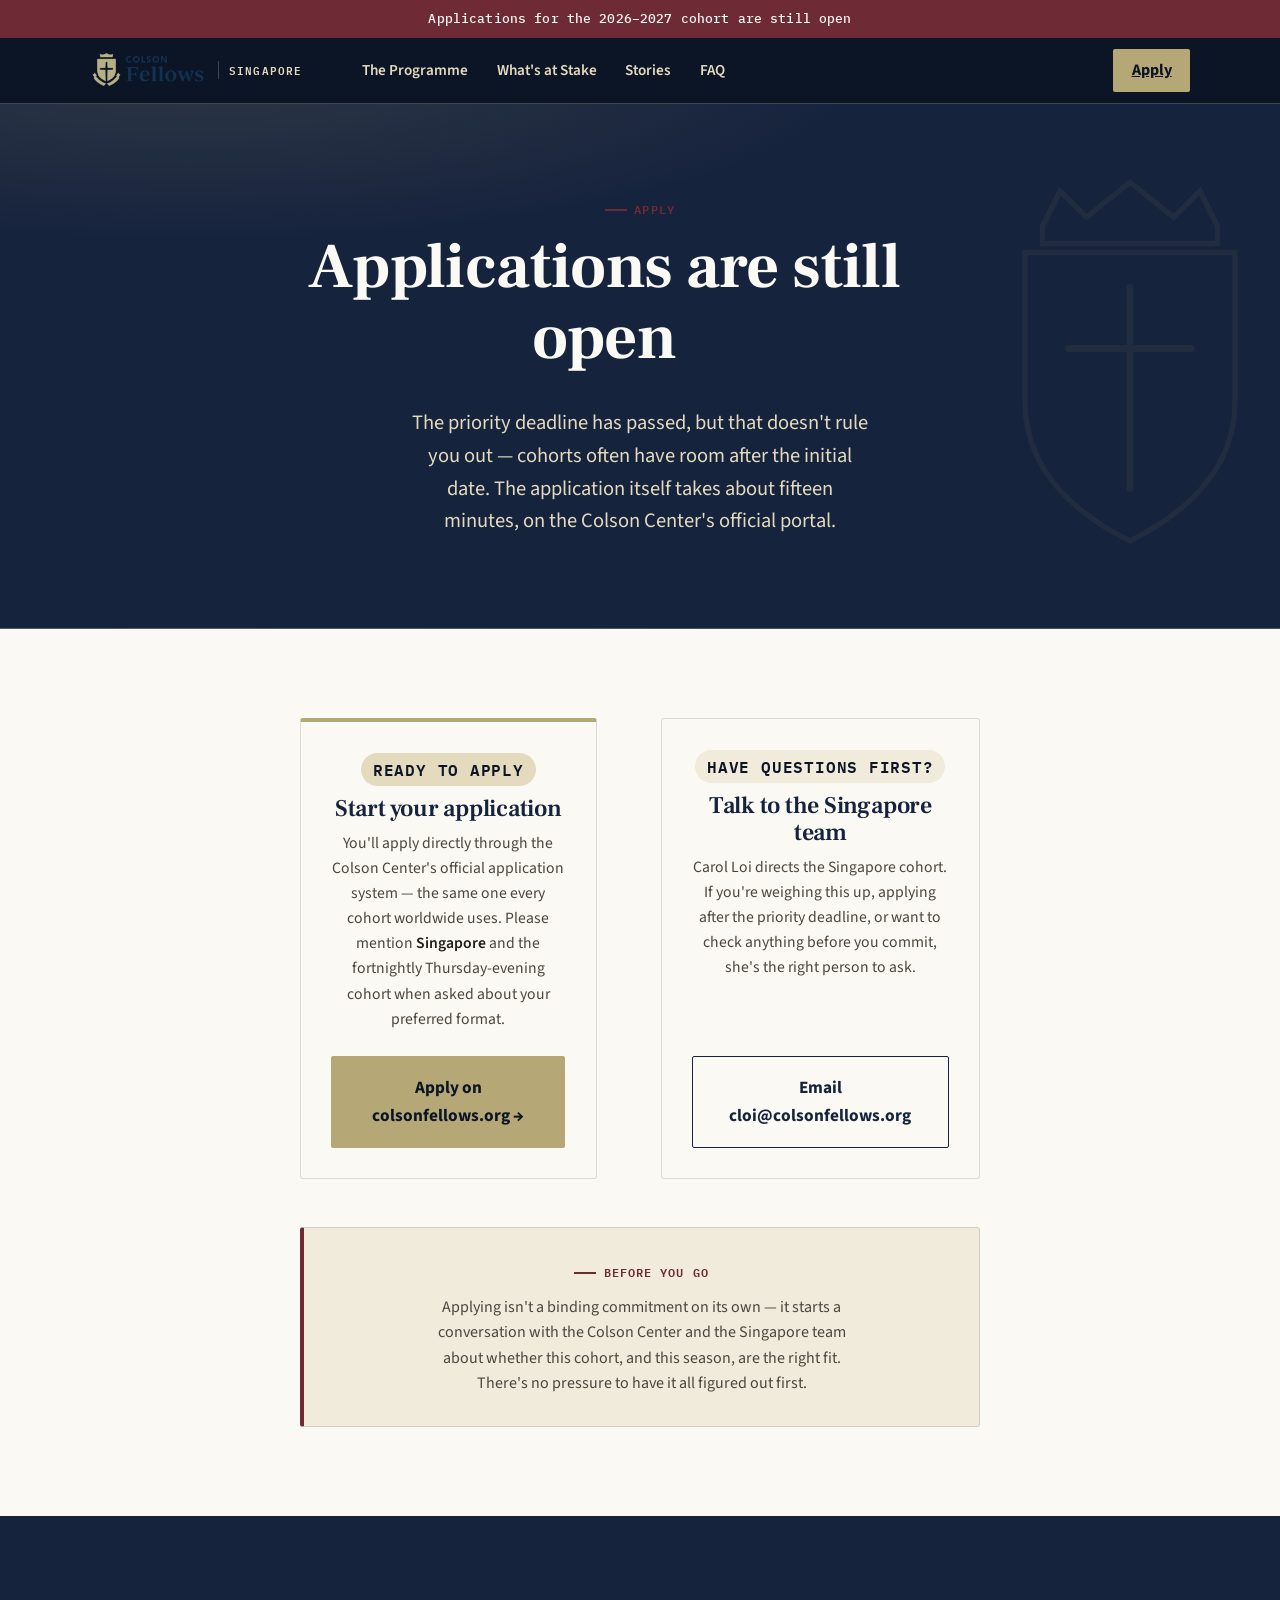
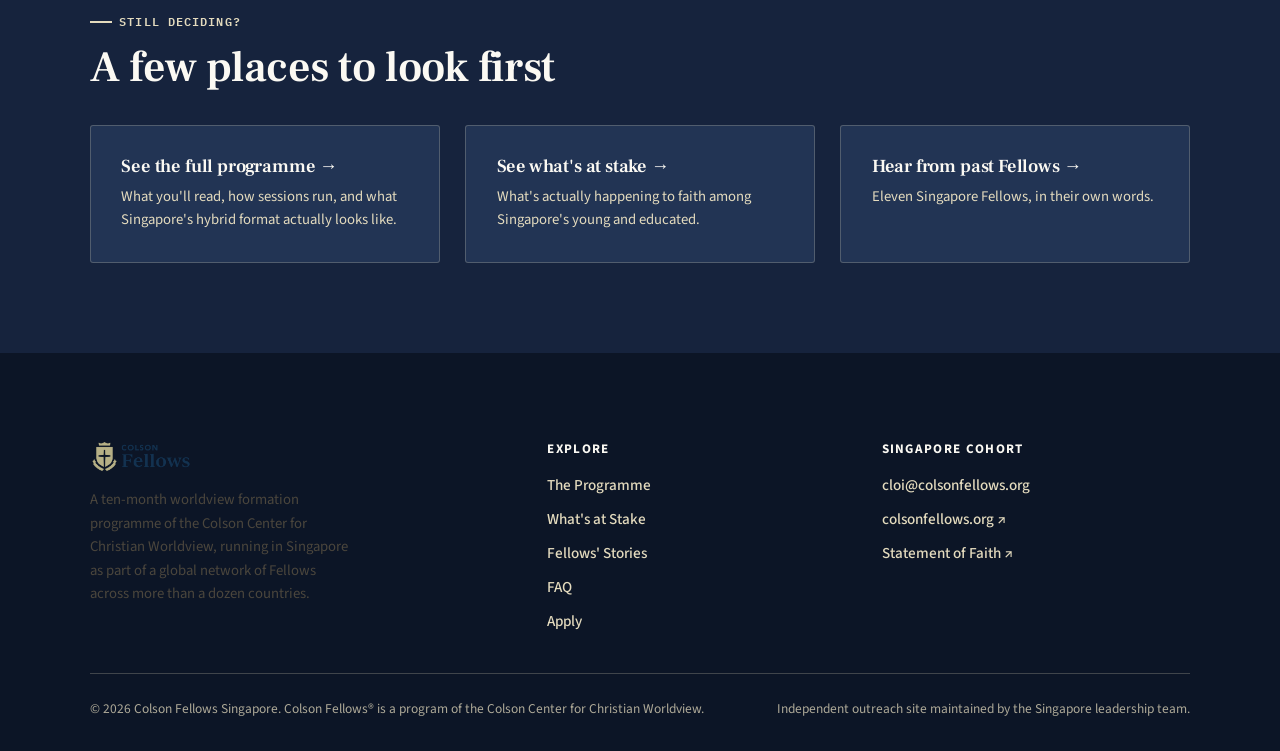
==== apply.html @ 00cf2e56 "Add files via upload" ====
<!DOCTYPE html>
<html lang="en">
<head>
<meta charset="UTF-8">
<meta name="viewport" content="width=device-width, initial-scale=1.0">
<title>Apply — Colson Fellows Singapore</title>
<meta name="description" content="Apply for the Colson Fellows Singapore cohort.">
<link rel="icon" type="image/png" sizes="16x16" href="images/favicon-16.png">
<link rel="icon" type="image/png" sizes="32x32" href="images/favicon-32.png">
<link rel="apple-touch-icon" href="images/favicon-180.png">
<link rel="stylesheet" href="css/style.css">
</head>
<body>

<div class="utility-bar">
  <span data-before-deadline>Applications for the <span data-field="cohortLabel"></span> cohort — priority deadline <strong data-field="applicationDeadline"></strong></span>
  <span data-after-deadline>Applications for the <span data-field="cohortLabel"></span> cohort are still open</span>
</div>

<header class="site">
  <div class="site-nav">
    <a href="index.html" class="brand">
      <img src="images/logo.webp" alt="Colson Fellows">
      <span class="brand-region">Singapore</span>
    </a>
    <nav class="primary" id="primary-nav">
      <a href="program.html">The Programme</a>
      <a href="why.html">What's at Stake</a>
      <a href="stories.html">Stories</a>
      <a href="faq.html">FAQ</a>
    </nav>
    <div class="nav-actions">
      <a href="apply.html" class="btn-apply-nav" aria-current="page">Apply</a>
      <button class="nav-toggle" aria-label="Toggle navigation" aria-expanded="false">Menu</button>
    </div>
  </div>
</header>

<main>

  <section class="hero center">
    <svg class="hero-crest" viewBox="0 0 200 240" xmlns="http://www.w3.org/2000/svg" aria-hidden="true" focusable="false">
      <path d="M50 40 L60 20 L75 35 L100 15 L125 35 L140 20 L150 40 L150 50 L50 50 Z" fill="none" stroke="#B5A876" stroke-width="3"/>
      <path d="M40 55 L160 55 L160 140 Q160 190 100 220 Q40 190 40 140 Z" fill="none" stroke="#B5A876" stroke-width="3"/>
      <path d="M100 75 L100 190 M65 110 L135 110" stroke="#B5A876" stroke-width="4" stroke-linecap="round"/>
    </svg>
    <div class="wrap-narrow">
      <p class="eyebrow" style="justify-content:center;">Apply</p>
      <h1><span data-before-deadline>Priority deadline: <span data-field="applicationDeadline"></span></span><span data-after-deadline>Applications are still open</span></h1>
      <p class="lede" style="margin-left:auto; margin-right:auto;">
        <span data-before-deadline>The <span data-field="cohortLabel"></span> Singapore cohort begins <span data-field="cohortStart"></span> and runs through to commissioning in <span data-field="commissioning"></span>. The application itself takes about fifteen minutes, on the Colson Center's official portal.</span>
        <span data-after-deadline>The priority deadline has passed, but that doesn't rule you out — cohorts often have room after the initial date. The application itself takes about fifteen minutes, on the Colson Center's official portal.</span>
      </p>
    </div>
  </section>

  <section class="on-cream">
    <div class="wrap-narrow">
      <div class="two-col" style="align-items:stretch;">

        <div class="card center" style="border-top:4px solid var(--gold); display:flex; flex-direction:column; justify-content:space-between;">
          <div>
            <p class="pill">Ready to apply</p>
            <h3 style="font-size:1.5rem;">Start your application</h3>
            <p>You'll apply directly through the Colson Center's official application system — the same one every cohort worldwide uses. Please mention <strong>Singapore</strong> and the fortnightly Thursday-evening cohort when asked about your preferred format.</p>
          </div>
          <a href="https://www.colsonfellows.org/apply/" target="_blank" rel="noopener" class="btn btn-gold btn-lg btn-block" style="margin-top:1.5rem;">Apply on colsonfellows.org →</a>
        </div>

        <div class="card center" style="display:flex; flex-direction:column; justify-content:space-between;">
          <div>
            <p class="pill" style="background:var(--parchment);">Have questions first?</p>
            <h3 style="font-size:1.5rem;">Talk to the Singapore team</h3>
            <p>Carol Loi directs the Singapore cohort. If you're weighing this up, applying after the priority deadline, or want to check anything before you commit, she's the right person to ask.</p>
          </div>
          <a href="mailto:cloi@colsonfellows.org" class="btn btn-outline-navy btn-lg btn-block" style="margin-top:1.5rem;">Email cloi@colsonfellows.org</a>
        </div>

      </div>

      <div class="format-box center" style="margin-top:3rem;">
        <p class="eyebrow" style="justify-content:center;">Before you go</p>
        <p style="max-width:56ch; margin:0 auto;">Applying isn't a binding commitment on its own — it starts a conversation with the Colson Center and the Singapore team about whether this cohort, and this season, are the right fit. There's no pressure to have it all figured out first.</p>
      </div>
    </div>
  </section>

  <section class="on-navy">
    <div class="wrap">
      <p class="eyebrow">Still deciding?</p>
      <h2 style="max-width:20ch;">A few places to look first</h2>
      <div class="grid grid-3" style="margin-top:2rem;">
        <a href="program.html" class="card" style="background:var(--navy-mid); border-color:var(--line-on-navy); text-decoration:none;">
          <h3 style="color:var(--cream); font-size:1.15rem;">See the full programme →</h3>
          <p style="color:var(--gold-light); font-size:0.92rem;">What you'll read, how sessions run, and what Singapore's hybrid format actually looks like.</p>
        </a>
        <a href="why.html" class="card" style="background:var(--navy-mid); border-color:var(--line-on-navy); text-decoration:none;">
          <h3 style="color:var(--cream); font-size:1.15rem;">See what's at stake →</h3>
          <p style="color:var(--gold-light); font-size:0.92rem;">What's actually happening to faith among Singapore's young and educated.</p>
        </a>
        <a href="stories.html" class="card" style="background:var(--navy-mid); border-color:var(--line-on-navy); text-decoration:none;">
          <h3 style="color:var(--cream); font-size:1.15rem;">Hear from past Fellows →</h3>
          <p style="color:var(--gold-light); font-size:0.92rem;">Eleven Singapore Fellows, in their own words.</p>
        </a>
      </div>
    </div>
  </section>

</main>

<footer class="site">
  <div class="wrap">
    <div class="foot-grid">
      <div>
        <a href="index.html" class="brand"><img src="images/logo.webp" alt="Colson Fellows"></a>
        <p style="max-width:38ch; font-size:0.92rem;">A ten-month worldview formation programme of the Colson Center for Christian Worldview, running in Singapore as part of a global network of Fellows across more than a dozen countries.</p>
      </div>
      <div>
        <h4>Explore</h4>
        <ul>
          <li><a href="program.html">The Programme</a></li>
          <li><a href="why.html">What's at Stake</a></li>
          <li><a href="stories.html">Fellows' Stories</a></li>
          <li><a href="faq.html">FAQ</a></li>
          <li><a href="apply.html">Apply</a></li>
        </ul>
      </div>
      <div>
        <h4>Singapore Cohort</h4>
        <ul>
          <li><a href="mailto:cloi@colsonfellows.org">cloi@colsonfellows.org</a></li>
          <li><a href="https://www.colsonfellows.org" target="_blank" rel="noopener">colsonfellows.org ↗</a></li>
          <li><a href="https://www.colsonfellows.org/statement-of-faith/" target="_blank" rel="noopener">Statement of Faith ↗</a></li>
        </ul>
      </div>
    </div>
    <div class="fine">
      <span>&copy; 2026 Colson Fellows Singapore. Colson Fellows&reg; is a program of the Colson Center for Christian Worldview.</span>
      <span>Independent outreach site maintained by the Singapore leadership team.</span>
    </div>
  </div>
</footer>

<script src="js/config.js"></script>
<script src="js/main.js"></script>
</body>
</html>
---- css/style.css ----
/* =========================================================
   Colson Fellows Singapore — Design System (v2)
   Palette drawn from the Colson Fellows crest: deep navy,
   shield gold, and an aged-parchment ground, with oxblood
   as the single warm accent. Display type is a literary
   serif (Frank Ruhl Libre); body type is a plain, highly
   legible humanist sans.

   v2 changes: darker ink-faint and heavier/larger label type
   for legibility; gold-light (not gold) for all small text on
   dark backgrounds; format-box is always light regardless of
   surrounding section, so it can never collide with a dark
   background; Apply is now outside the collapsible mobile nav
   so it's always on screen.
   ========================================================= */

@import url('https://fonts.googleapis.com/css2?family=Frank+Ruhl+Libre:wght@400;500;600;700;900&family=Source+Sans+3:ital,wght@0,400;0,500;0,600;0,700;1,400&family=IBM+Plex+Mono:wght@400;500;600&display=swap');

:root{
  /* Colour */
  --navy:        #16233D;
  --navy-dark:   #0C1526;
  --navy-mid:    #223454;
  --gold:        #B5A876;
  --gold-light:  #E4DBBE;
  --parchment:   #F1EBDC;
  --cream:       #FBF9F3;
  --oxblood:     #6E2A35;
  --oxblood-dark:#4E1D25;
  --ink:         #201D1A;
  --ink-soft:    #4B463D;
  --ink-faint:   #655F53;
  --line:        rgba(32,29,26,0.14);
  --line-on-navy:rgba(228,219,190,0.24);

  /* Type */
  --serif: 'Frank Ruhl Libre', Georgia, 'Times New Roman', serif;
  --sans: 'Source Sans 3', -apple-system, BlinkMacSystemFont, 'Segoe UI', sans-serif;
  --mono: 'IBM Plex Mono', ui-monospace, 'SF Mono', Menlo, monospace;

  /* Rhythm */
  --gap: clamp(1.25rem, 2vw, 2rem);
  --section-pad: clamp(3.5rem, 7vw, 6.5rem);
  --radius: 3px;
  --max: 1180px;
  --max-narrow: 760px;
}

/* ---------- Reset ---------- */
*, *::before, *::after{ box-sizing: border-box; }
html{ scroll-behavior: smooth; }
@media (prefers-reduced-motion: reduce){
  html{ scroll-behavior: auto; }
  *, *::before, *::after{ animation-duration: 0.01ms !important; animation-iteration-count: 1 !important; transition-duration: 0.01ms !important; scroll-behavior: auto !important; }
}
body{ margin:0; }
img{ max-width:100%; display:block; }
ul, ol{ margin:0; padding:0; }
a{ color: inherit; }
button{ font: inherit; }

body{
  font-family: var(--sans);
  color: var(--ink);
  background: var(--cream);
  line-height: 1.6;
  -webkit-font-smoothing: antialiased;
  padding-top: 0;
}

h1,h2,h3,h4{
  font-family: var(--serif);
  color: var(--navy);
  line-height: 1.12;
  margin: 0 0 0.5em;
  font-weight: 600;
  letter-spacing: -0.01em;
}
h1{ font-size: clamp(2.4rem, 5vw, 4rem); font-weight: 700; }
h2{ font-size: clamp(1.9rem, 3.4vw, 2.8rem); }
h3{ font-size: clamp(1.3rem, 2vw, 1.6rem); }
p{ margin: 0 0 1.1em; color: var(--ink-soft); }
p:last-child{ margin-bottom: 0; }
strong{ color: var(--ink); font-weight: 600; }

.lede{ font-size: clamp(1.1rem, 1.6vw, 1.35rem); color: var(--ink-soft); }

/* visible keyboard focus everywhere */
a:focus-visible, button:focus-visible, input:focus-visible, textarea:focus-visible{
  outline: 2px solid var(--oxblood);
  outline-offset: 3px;
  border-radius: 2px;
}

/* ---------- Layout ---------- */
.wrap{ max-width: var(--max); margin: 0 auto; padding: 0 clamp(1.25rem, 4vw, 2.5rem); }
.wrap-narrow{ max-width: var(--max-narrow); margin: 0 auto; padding: 0 clamp(1.25rem, 4vw, 2.5rem); }
section{ padding: var(--section-pad) 0; }
.tight{ padding-top: calc(var(--section-pad) * 0.5); padding-bottom: calc(var(--section-pad) * 0.5); }

.on-navy{ background: var(--navy); color: var(--gold-light); }
.on-navy h1, .on-navy h2, .on-navy h3{ color: var(--cream); }
.on-navy p{ color: var(--gold-light); }
.on-parchment{ background: var(--parchment); }
.on-cream{ background: var(--cream); }

.eyebrow{
  font-family: var(--mono);
  font-size: 0.76rem;
  font-weight: 600;
  letter-spacing: 0.09em;
  text-transform: uppercase;
  color: var(--oxblood);
  display: inline-flex;
  align-items: center;
  gap: 0.6em;
  margin-bottom: 1em;
}
.on-navy .eyebrow{ color: var(--gold-light); }
.eyebrow::before{
  content:"";
  width: 22px; height: 2px;
  background: currentColor;
  display:inline-block;
}

/* data / citation tag — used any time a specific figure or date appears,
   so a reader can tell "sourced fact" from "narrative copy" at a glance */
.tag{
  font-family: var(--mono);
  font-size: 0.76rem;
  font-weight: 600;
  letter-spacing: 0.01em;
  color: var(--ink-faint);
  border: 1px solid var(--line);
  padding: 0.2em 0.6em;
  border-radius: 2px;
  white-space: nowrap;
}
.on-navy .tag{ color: var(--gold-light); border-color: var(--line-on-navy); }

/* ---------- Header ---------- */
.utility-bar{
  background: var(--oxblood);
  color: var(--cream);
  font-family: var(--mono);
  font-weight: 500;
  font-size: 0.84rem;
  text-align: center;
  padding: 0.6em 1em;
  letter-spacing: 0.01em;
}
.utility-bar a{ color: var(--cream); text-decoration: underline; text-decoration-color: var(--gold-light); text-underline-offset: 3px; font-weight: 700; }

header.site{
  position: sticky; top: 0; z-index: 40;
  background: var(--navy-dark);
  border-bottom: 1px solid var(--line-on-navy);
}
.site-nav{
  max-width: var(--max);
  margin: 0 auto;
  padding: 0.7rem clamp(1.25rem, 4vw, 2.5rem);
  display: flex;
  align-items: center;
  justify-content: space-between;
  gap: 1.25rem;
}
.brand{ display:flex; align-items:center; gap:0.65rem; text-decoration:none; flex-shrink:0; }
.brand img{ height: 34px; width:auto; }
.brand-region{
  font-family: var(--mono);
  font-size: 0.7rem;
  font-weight: 600;
  letter-spacing: 0.1em;
  color: var(--gold-light);
  text-transform: uppercase;
  border-left: 1px solid var(--line-on-navy);
  padding-left: 0.65rem;
  margin-left: 0.1rem;
}
nav.primary{ display:flex; align-items:center; gap: clamp(1rem, 2vw, 2rem); flex: 1; margin-left: clamp(1rem,3vw,2.5rem); }
nav.primary a{
  color: var(--gold-light);
  text-decoration: none;
  font-size: 0.95rem;
  font-weight: 600;
  padding: 0.4em 0.1em;
  border-bottom: 1px solid transparent;
  transition: border-color .15s ease, color .15s ease;
  white-space: nowrap;
}
nav.primary a:hover{ color: var(--cream); border-color: var(--gold); }
nav.primary a[aria-current="page"]{ color: var(--cream); border-color: var(--gold); }

.nav-actions{ display:flex; align-items:center; gap: 0.6rem; flex-shrink:0; }

.btn-apply-nav{
  background: var(--gold);
  color: var(--navy-dark) !important;
  padding: 0.55em 1.15em !important;
  border-radius: 2px;
  font-weight: 700 !important;
  border-bottom: none !important;
  display:inline-block;
}
.btn-apply-nav:hover{ background: var(--gold-light); border-color: transparent !important; }

.nav-toggle{
  display:none;
  background:none; border:1px solid var(--line-on-navy); color:var(--cream);
  padding: 0.5em 0.7em; border-radius:2px; cursor:pointer;
  font-weight:600; font-size:0.9rem;
}

@media (max-width: 860px){
  nav.primary{
    position: fixed; inset: 116px 0 0 0; height: calc(100vh - 116px);
    background: var(--navy-dark);
    flex-direction: column; align-items: flex-start; justify-content: flex-start;
    padding: 1.5rem clamp(1.25rem, 6vw, 2.5rem);
    transform: translateX(100%);
    transition: transform .25s ease;
    overflow-y:auto;
    margin-left: 0;
    z-index: 39;
  }
  nav.primary.open{ transform: translateX(0); }
  nav.primary a{ font-size: 1.2rem; width:100%; padding: 0.75em 0; border-bottom: 1px solid var(--line-on-navy); }
  .nav-toggle{ display:block; }
  .brand-region{ display:none; }
}

/* ---------- Buttons ---------- */
.btn{
  display: inline-flex;
  align-items: center;
  gap: 0.5em;
  font-weight: 700;
  text-decoration: none;
  padding: 0.85em 1.7em;
  border-radius: 2px;
  border: 1.5px solid transparent;
  font-size: 1rem;
  cursor: pointer;
  transition: transform .15s ease, background .15s ease, border-color .15s ease, color .15s ease;
}
.btn:hover{ transform: translateY(-1px); }
.btn-gold{ background: var(--gold); color: var(--navy-dark); }
.btn-gold:hover{ background: var(--gold-light); }
.btn-outline-navy{ border-color: var(--navy); color: var(--navy); background: var(--cream); }
.btn-outline-navy:hover{ background: var(--navy); color: var(--cream); }
.btn-outline-cream{ border-color: var(--line-on-navy); color: var(--cream); background:transparent; }
.btn-outline-cream:hover{ border-color: var(--gold); color: var(--gold-light); }
.btn-block{ width:100%; justify-content:center; }
.btn-lg{ padding: 1em 2.1em; font-size: 1.08rem; }

.cta-row{ display:flex; flex-wrap:wrap; gap: 1rem; align-items:center; }

/* ---------- Hero ---------- */
.hero{
  background:
    radial-gradient(ellipse 90% 60% at 15% -10%, rgba(181,168,118,0.16), transparent 60%),
    var(--navy);
  color: var(--cream);
  position: relative;
  overflow: hidden;
  border-bottom: 1px solid var(--line-on-navy);
}
.hero .wrap{ padding-top: clamp(3.5rem, 8vw, 6rem); padding-bottom: clamp(3.5rem, 8vw, 6rem); position:relative; }
.hero h1{ color: var(--cream); max-width: 16ch; }
.hero .lede{ color: var(--gold-light); max-width: 46ch; margin-top: 1.1rem; }
.hero-crest{
  position:absolute; right: -60px; top: 50%; transform: translateY(-50%);
  width: 420px; height:420px; opacity: 0.07; pointer-events:none;
}
@media (max-width: 900px){ .hero-crest{ display:none; } }

/* ---------- Cards ---------- */
.grid{ display:grid; gap: var(--gap); }
.grid-2{ grid-template-columns: repeat(2, 1fr); }
.grid-3{ grid-template-columns: repeat(3, 1fr); }
.grid-4{ grid-template-columns: repeat(4, 1fr); }
@media (max-width: 900px){ .grid-3, .grid-4{ grid-template-columns: repeat(2, 1fr); } }
@media (max-width: 620px){ .grid-2, .grid-3, .grid-4{ grid-template-columns: 1fr; } }

.card{
  background: var(--cream);
  border: 1px solid var(--line);
  padding: 1.9rem;
  border-radius: var(--radius);
}
.card h3{ margin-bottom: 0.5rem; }
.card p{ font-size: 0.98rem; }

.identify-card{
  border-left: 3px solid var(--oxblood);
  padding-left: 1.4rem;
  background: transparent;
  border-top:none; border-right:none; border-bottom:none;
}
.identify-card h3{ font-family: var(--serif); font-weight:500; font-size: 1.3rem; color: var(--navy); }

/* ---------- Testimonial ---------- */
.testimonial{
  background: var(--cream);
  border: 1px solid var(--line);
  border-top: 3px solid var(--gold);
  padding: 1.9rem;
  border-radius: var(--radius);
  display:flex;
  flex-direction:column;
  height:100%;
}
.testimonial p.quote{
  font-family: var(--serif);
  font-size: 1.08rem;
  color: var(--ink);
  font-style: italic;
  flex-grow:1;
}
.testimonial .who{
  font-family: var(--mono);
  font-weight: 600;
  font-size: 0.8rem;
  color: var(--oxblood);
  text-transform: uppercase;
  letter-spacing: 0.03em;
  margin-top: 1rem;
  border-top: 1px solid var(--line);
  padding-top: 0.8rem;
}
/* Dark variant, for testimonial cards placed on navy sections */
.testimonial.on-dark{
  background: var(--navy-mid);
  border-color: var(--line-on-navy);
}
.testimonial.on-dark p.quote{ color: var(--cream); }
.testimonial.on-dark .who{ color: var(--gold-light); border-color: var(--line-on-navy); }

/* ---------- Timeline / format ---------- */
.timeline{
  display:flex; flex-wrap:wrap; gap: 0;
  border: 1px solid var(--line-on-navy);
  border-radius: var(--radius);
  overflow:hidden;
}
.timeline .step{
  flex: 1 1 160px;
  padding: 1.4rem 1.3rem;
  border-right: 1px solid var(--line-on-navy);
  position:relative;
}
.timeline .step:last-child{ border-right:none; }
.timeline .num{
  font-family: var(--mono);
  color: var(--gold-light);
  font-weight: 600;
  font-size: 0.8rem;
  display:block;
  margin-bottom: 0.5rem;
}
.timeline .step h4{ font-family: var(--serif); color: var(--cream); font-size:1.05rem; margin:0 0 0.35rem; }
.timeline .step p{ color: var(--gold-light); font-size: 0.88rem; margin:0; }

/* format-box is ALWAYS light, regardless of what section it sits in —
   deliberately, so it can never end up low-contrast against a dark
   background no matter where it's dropped on the page. */
.format-box{
  background: var(--parchment) !important;
  border: 1px solid var(--line) !important;
  border-left: 4px solid var(--oxblood) !important;
  padding: 1.8rem 2rem;
  border-radius: var(--radius);
  color: var(--ink-soft);
}
.format-box .eyebrow{ color: var(--oxblood) !important; }
.format-box p{ color: var(--ink-soft) !important; }
.format-box strong{ color: var(--ink) !important; }
.format-box .tag{ margin-right: 0.4rem; margin-bottom: 0.4rem; display:inline-block; color: var(--ink-faint) !important; border-color: var(--line) !important; }

/* ---------- Stat ---------- */
.stat-row{ display:flex; flex-wrap:wrap; gap: var(--gap); }
.stat{ flex: 1 1 200px; }
.stat .num{ font-family: var(--serif); font-size: clamp(2.2rem, 4vw, 3.2rem); color: var(--navy); font-weight:700; line-height:1; }
.on-navy .stat .num{ color: var(--gold-light); }
.stat .label{ font-size: 0.92rem; color: var(--ink-faint); margin-top: 0.4rem; }
.on-navy .stat .label{ color: var(--gold-light); opacity:0.85; }

/* ---------- FAQ ---------- */
details.faq-item{
  border-bottom: 1px solid var(--line);
  padding: 1.3rem 0;
}
details.faq-item summary{
  font-family: var(--serif);
  font-size: 1.15rem;
  color: var(--navy);
  cursor: pointer;
  list-style: none;
  display:flex;
  justify-content:space-between;
  align-items:center;
  gap:1rem;
}
details.faq-item summary::-webkit-details-marker{ display:none; }
details.faq-item summary::after{
  content:"+";
  font-family: var(--mono);
  font-weight: 600;
  font-size:1.3rem;
  color: var(--oxblood);
  flex-shrink:0;
  transition: transform .15s ease;
}
details.faq-item[open] summary::after{ content:"–"; }
details.faq-item .a{ padding-top: 0.9rem; max-width: 62ch; }
details.faq-item .a a{ color: var(--oxblood); text-decoration: underline; font-weight:600; }

/* ---------- Footer ---------- */
footer.site{
  background: var(--navy-dark);
  color: var(--gold-light);
  padding: var(--section-pad) 0 2rem;
}
footer.site .foot-grid{
  display:grid; grid-template-columns: 1.4fr 1fr 1fr; gap: var(--gap);
  padding-bottom: 2.5rem; border-bottom: 1px solid var(--line-on-navy);
}
@media (max-width: 700px){ footer.site .foot-grid{ grid-template-columns: 1fr; } }
footer.site h4{ color: var(--cream); font-family: var(--sans); font-size: 0.82rem; text-transform: uppercase; letter-spacing: 0.1em; font-weight:700; margin-bottom: 1rem; }
footer.site a{ color: var(--gold-light); text-decoration:none; font-weight:500; }
footer.site a:hover{ color: var(--gold-light); text-decoration: underline; }
footer.site ul{ list-style:none; display:flex; flex-direction:column; gap: 0.6rem; font-size:0.95rem; }
footer.site .brand img{ height: 30px; margin-bottom:1rem; }
footer.site .fine{ font-size:0.84rem; color: var(--gold-light); opacity:0.75; padding-top: 1.5rem; display:flex; flex-wrap:wrap; gap:0.5rem 1.5rem; justify-content:space-between; }

/* ---------- misc ---------- */
.list-check{ list-style:none; display:flex; flex-direction:column; gap:0.85rem; }
.list-check li{ padding-left: 1.7rem; position:relative; }
.list-check li::before{
  content:"✓";
  position:absolute; left:0; top:0.05em;
  color: var(--oxblood);
  font-weight:700;
}
.pill{
  display:inline-block; font-family: var(--mono); font-size:0.74rem; font-weight:600; letter-spacing:0.05em;
  text-transform:uppercase; background: var(--gold-light); color: var(--navy-dark);
  padding: 0.28em 0.75em; border-radius: 20px; margin-bottom: 0.6rem;
}
.two-col{ display:grid; grid-template-columns: 1fr 1fr; gap: clamp(2rem, 5vw, 4rem); align-items:start; }
@media (max-width: 780px){ .two-col{ grid-template-columns: 1fr; } }
.center{ text-align:center; }
.center .lede{ margin-left:auto; margin-right:auto; }
.book-list{ list-style:none; display:flex; flex-direction:column; gap:0.6rem; }
.book-list li{ padding: 0.6rem 0; border-bottom:1px solid var(--line); font-size:0.98rem; }
.book-list .author{ color: var(--ink-faint); font-size:0.88rem; }

/* deadline-aware content: after-deadline messaging is hidden by
   default so there's no flash of both versions; js/main.js reveals
   the correct one once it checks js/config.js against today's date */
[data-after-deadline]{ display:none; }
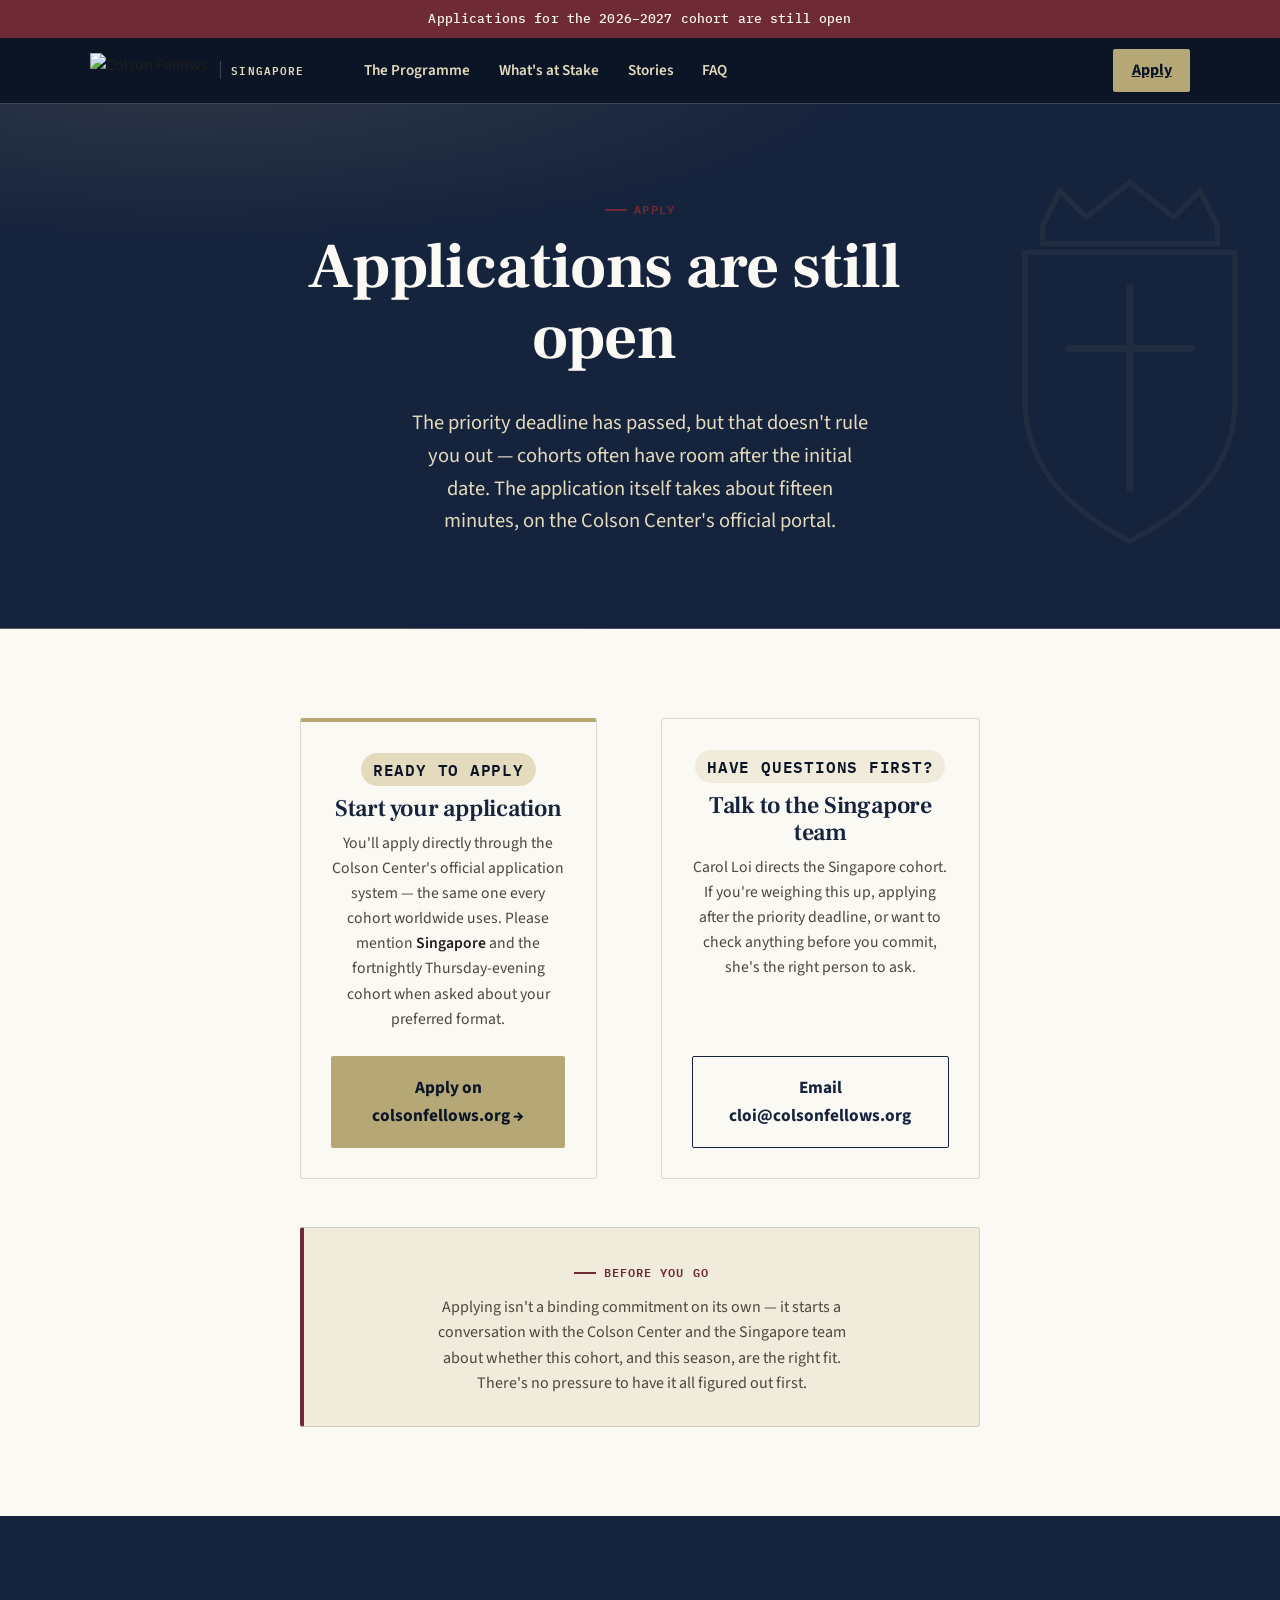
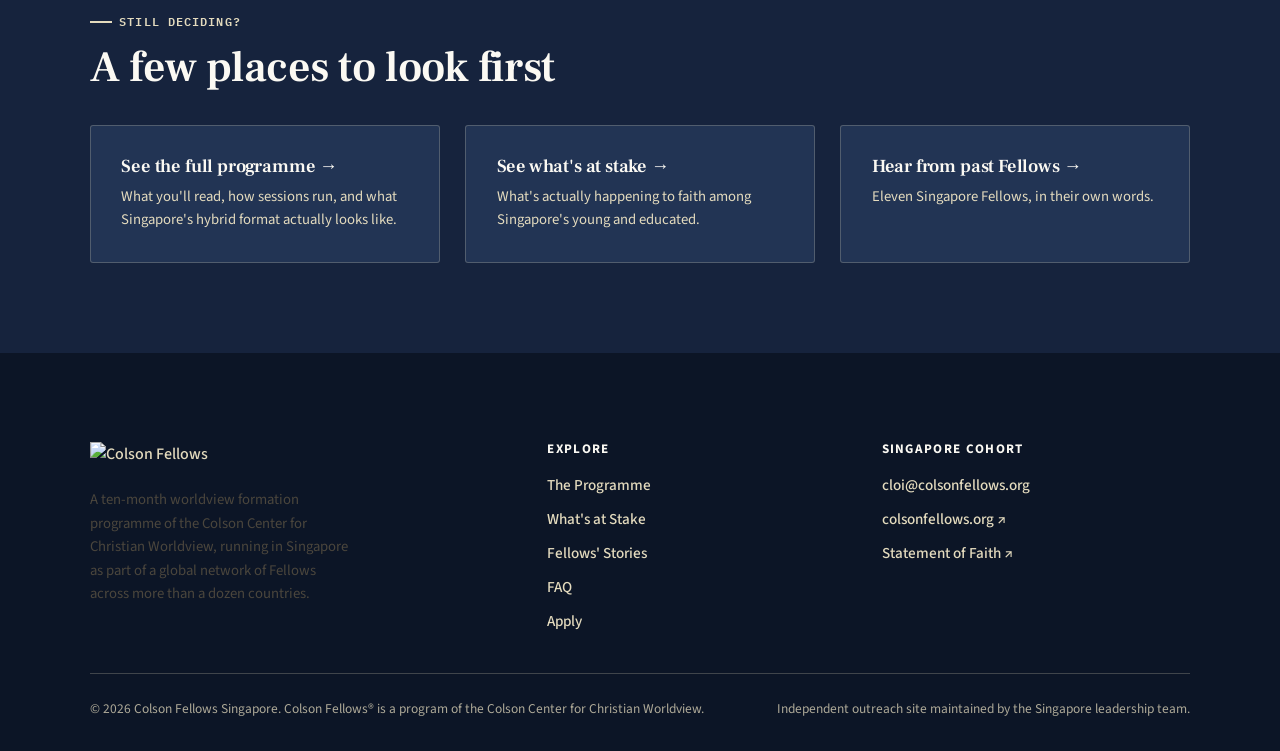
==== commit c7036077: "Add files via upload" ====
--- a/apply.html
+++ b/apply.html
@@ -13,14 +13,14 @@
 <body>
 
 <div class="utility-bar">
-  <span data-before-deadline>Applications for the <span data-field="cohortLabel"></span> cohort — priority deadline <strong data-field="applicationDeadline"></strong></span>
-  <span data-after-deadline>Applications for the <span data-field="cohortLabel"></span> cohort are still open</span>
+  <span data-before-deadline>Applications for the <span data-field="cohortLabel">2026–2027</span> cohort — priority deadline <strong data-field="applicationDeadline">31 July 2026</strong></span>
+  <span data-after-deadline>Applications for the <span data-field="cohortLabel">2026–2027</span> cohort are still open</span>
 </div>
 
 <header class="site">
   <div class="site-nav">
     <a href="index.html" class="brand">
-      <img src="images/logo.webp" alt="Colson Fellows">
+      <img src="images/logo-dark.webp" alt="Colson Fellows">
       <span class="brand-region">Singapore</span>
     </a>
     <nav class="primary" id="primary-nav">
@@ -46,9 +46,9 @@
     </svg>
     <div class="wrap-narrow">
       <p class="eyebrow" style="justify-content:center;">Apply</p>
-      <h1><span data-before-deadline>Priority deadline: <span data-field="applicationDeadline"></span></span><span data-after-deadline>Applications are still open</span></h1>
+      <h1><span data-before-deadline>Priority deadline: <span data-field="applicationDeadline">31 July 2026</span></span><span data-after-deadline>Applications are still open</span></h1>
       <p class="lede" style="margin-left:auto; margin-right:auto;">
-        <span data-before-deadline>The <span data-field="cohortLabel"></span> Singapore cohort begins <span data-field="cohortStart"></span> and runs through to commissioning in <span data-field="commissioning"></span>. The application itself takes about fifteen minutes, on the Colson Center's official portal.</span>
+        <span data-before-deadline>The <span data-field="cohortLabel">2026–2027</span> Singapore cohort begins <span data-field="cohortStart">August 2026</span> and runs through to commissioning in <span data-field="commissioning">May 2027</span>. The application itself takes about fifteen minutes, on the Colson Center's official portal.</span>
         <span data-after-deadline>The priority deadline has passed, but that doesn't rule you out — cohorts often have room after the initial date. The application itself takes about fifteen minutes, on the Colson Center's official portal.</span>
       </p>
     </div>
@@ -112,7 +112,7 @@
   <div class="wrap">
     <div class="foot-grid">
       <div>
-        <a href="index.html" class="brand"><img src="images/logo.webp" alt="Colson Fellows"></a>
+        <a href="index.html" class="brand"><img src="images/logo-dark.webp" alt="Colson Fellows"></a>
         <p style="max-width:38ch; font-size:0.92rem;">A ten-month worldview formation programme of the Colson Center for Christian Worldview, running in Singapore as part of a global network of Fellows across more than a dozen countries.</p>
       </div>
       <div>
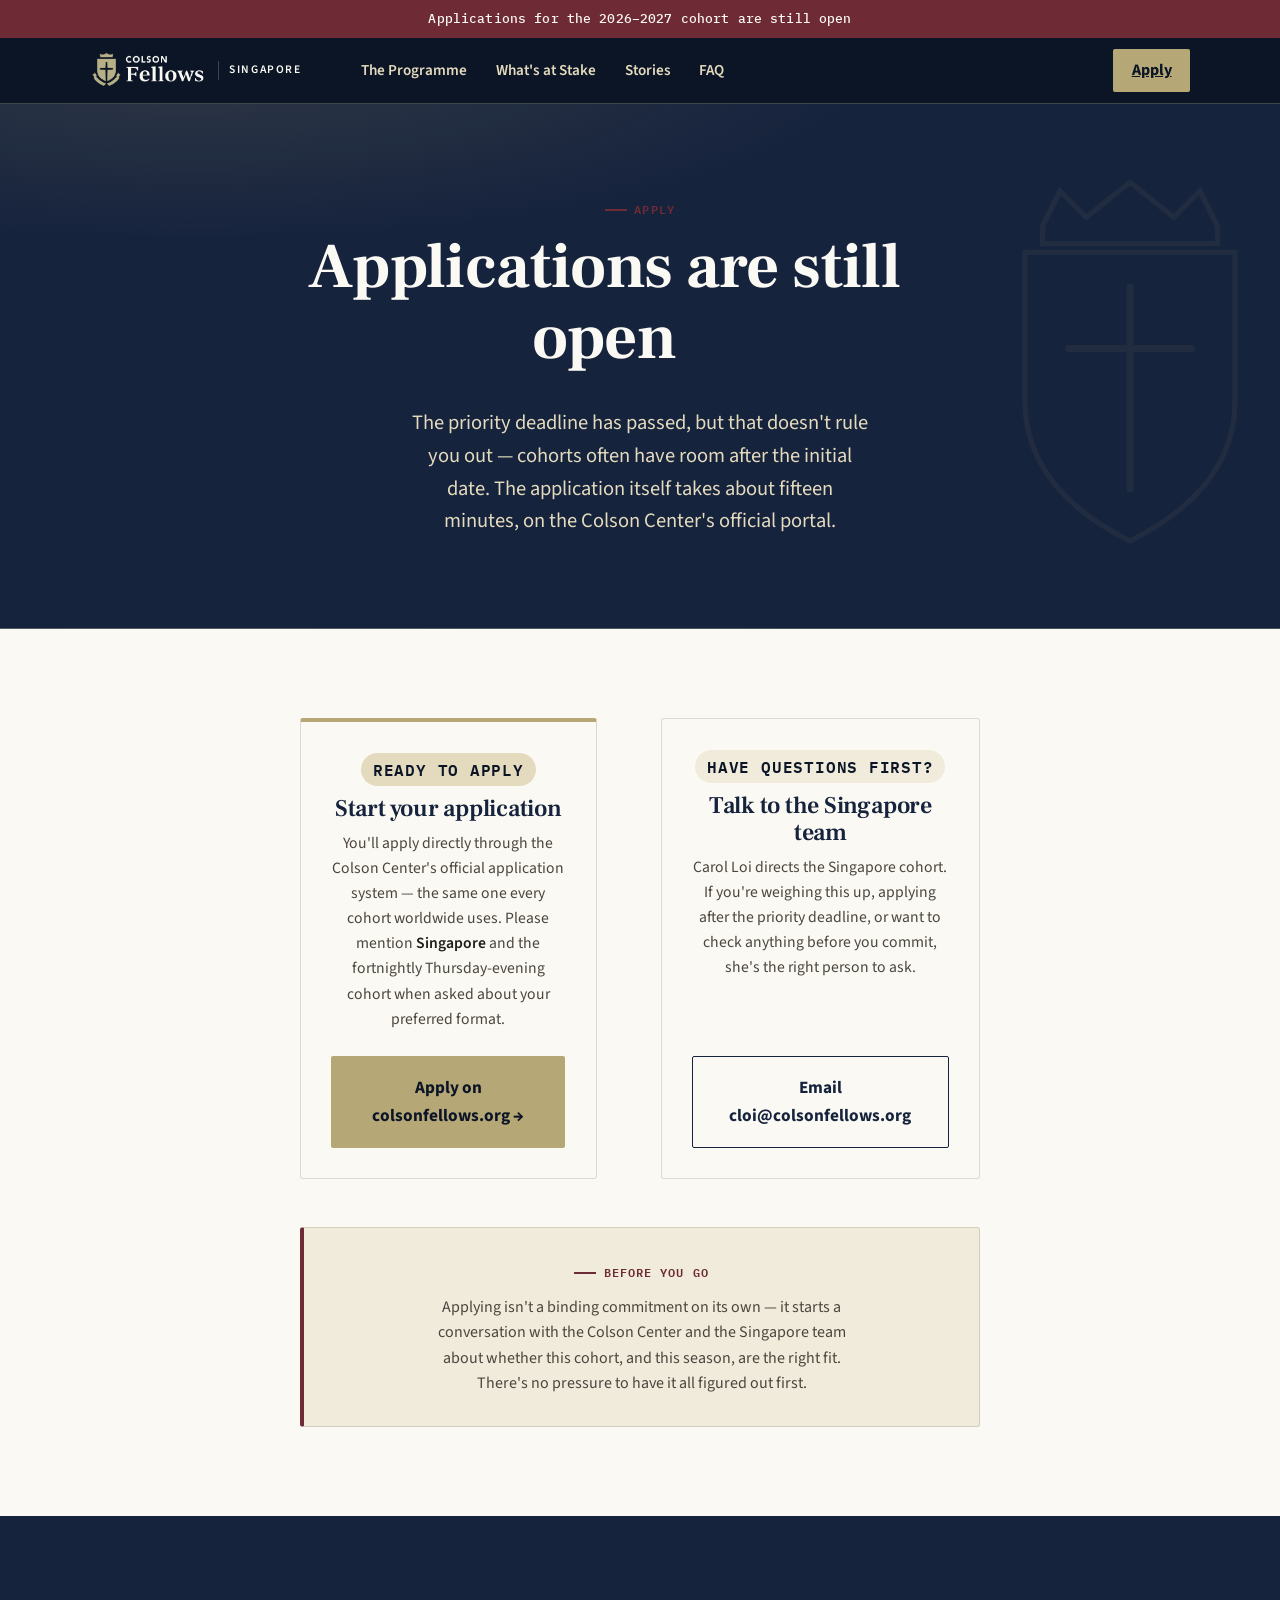
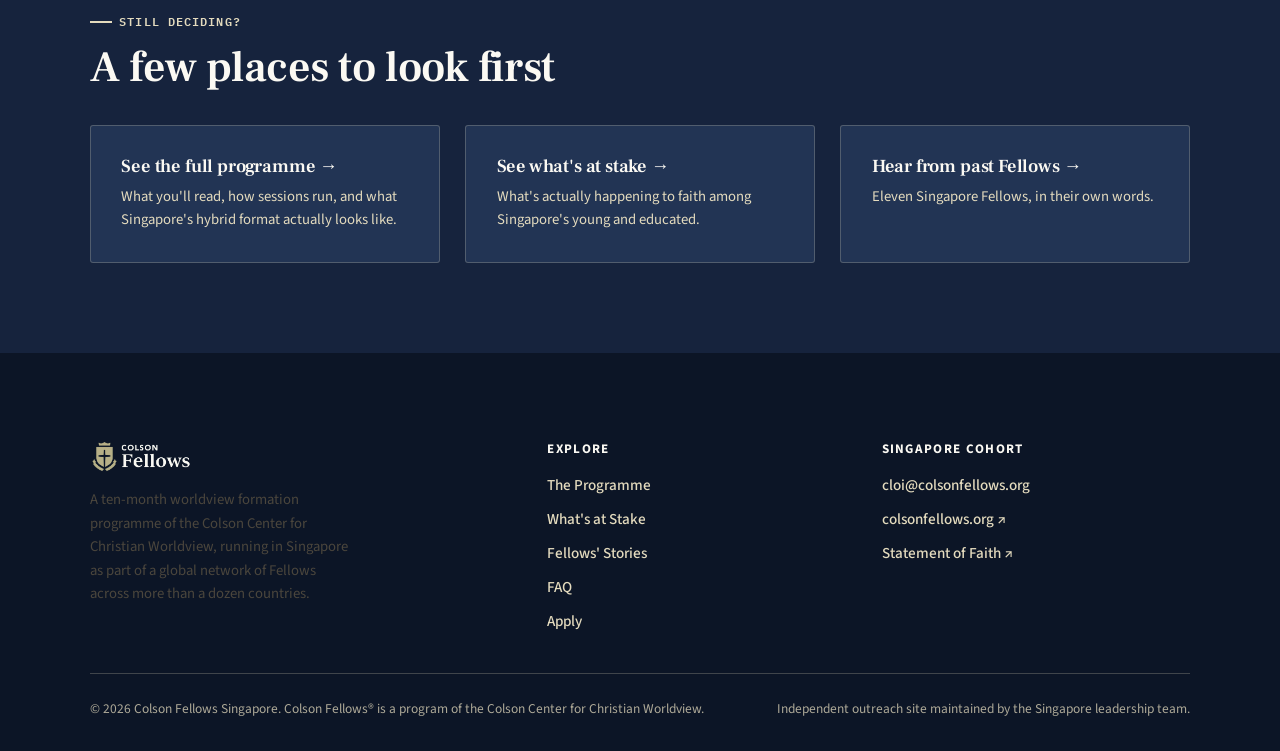
==== commit 4a94273b: "Add files via upload" ====
--- a/apply.html
+++ b/apply.html
@@ -1,6 +1,15 @@
 <!DOCTYPE html>
 <html lang="en">
 <head>
+<!-- Google tag (gtag.js) -->
+<script async src="https://www.googletagmanager.com/gtag/js?id=G-824D1MDPBS"></script>
+<script>
+  window.dataLayer = window.dataLayer || [];
+  function gtag(){dataLayer.push(arguments);}
+  gtag('js', new Date());
+  gtag('config', 'G-824D1MDPBS');
+</script>
+
 <meta charset="UTF-8">
 <meta name="viewport" content="width=device-width, initial-scale=1.0">
 <title>Apply — Colson Fellows Singapore</title>
--- a/css/style.css
+++ b/css/style.css
@@ -169,11 +169,11 @@
 .brand{ display:flex; align-items:center; gap:0.65rem; text-decoration:none; flex-shrink:0; }
 .brand img{ height: 34px; width:auto; }
 .brand-region{
-  font-family: var(--mono);
-  font-size: 0.7rem;
-  font-weight: 600;
-  letter-spacing: 0.1em;
-  color: var(--gold-light);
+  font-family: var(--sans);
+  font-size: 0.72rem;
+  font-weight: 600;
+  letter-spacing: 0.14em;
+  color: var(--cream);
   text-transform: uppercase;
   border-left: 1px solid var(--line-on-navy);
   padding-left: 0.65rem;
